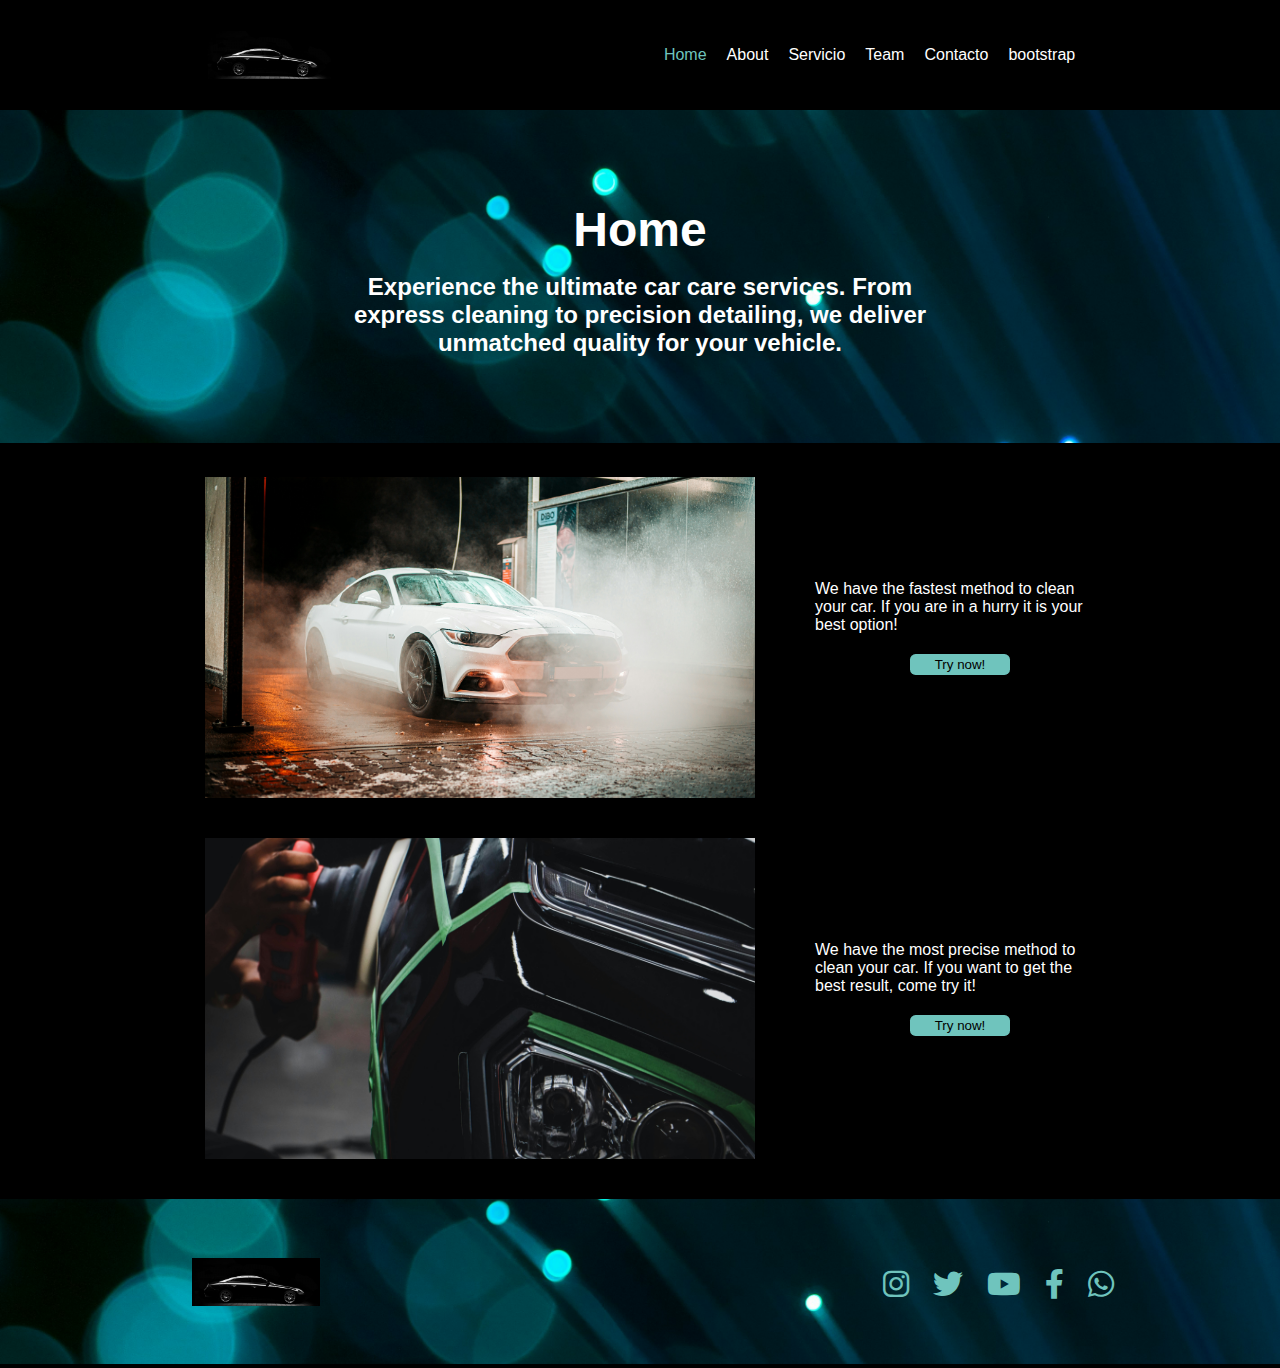
==== index.html @ 073656c0 "responsive contact page" ====
<!DOCTYPE html>
<html lang="en">
<head>
    <meta charset="UTF-8">
    <meta name="viewport" content="width=device-width, initial-scale=1.0">
    <title>Premium Car Wash</title>
    <link rel="stylesheet" href="./css/styles.css">
    <link rel="stylesheet" href="https://cdnjs.cloudflare.com/ajax/libs/font-awesome/6.0.0-beta3/css/all.min.css">
</head>
<body>
    <header>
    <div class="container-nav">
        <img src="./assets/images/auto-logo.jpg" alt="logo-header">
        <nav class="nav-bar">
            <button id="menu-toggle" class="menu-toggle" aria-label="Toggle menu">
                <i class="fa-solid fa-bars"></i>
            </button>
            <ul id="menu-items">
                <li><a href="#" class="activehome">Home</a></li>
                <li><a href="./pages/about.html">About</a></li>
                <li><a href="./pages/service.html">Servicio</a></li>
                <li><a href="./pages/team.html">Team</a></li>
                <li><a href="./pages/contacto.html">Contacto</a></li>
                <li><a href="./bootstrap.html">bootstrap</a></li>
            </ul>
        </nav>
    </div>    
    </header>
    <main>
        <div class="home-container">
            <img src="./assets/images/blue-light.jpg" alt="fondo-main">
            <div class="text-container">
                <h1>Home</h1>
                <h3>Experience the ultimate car care services. From express cleaning to precision detailing, we deliver unmatched quality for your vehicle.</h3>
            </div>
        </div>

        <!-- CONTENIDO -->
        <div class="section1">
            <img src="./assets/images/auto-lavado.jpg" alt="lavado-rapido">
            <div class="col2">
                <p>We have the fastest method to clean your car. If you are in a hurry it is your best option!</p>
                <button class="btn-try"> <a href="./pages/service.html" class="btn-try">Try now!</a> </button>
            </div>
        </div>
        <div class="section2">
            <img src="./assets/images/car-detailing.jpg" alt="lavado-detailing">
            <div class="col3">
                <p>We have the most precise method to clean your car. If you want to get the best result, come try it!</p>
                <button class="btn-try"> <a href="./pages/service.html" class="btn-try">Try now!</a> </button>

            </div>
        </div>

    </main>
    
    
    <footer>
        <div class="footer-container">
            <img src="./assets/images/blue-light.jpg" alt="fondo-footer">
                <div class="logo-footer">
                    <img src="./assets/images/auto-logo.jpg" alt="logo-footer">
                </div>
                <div class="redes-footer">
                    <a href=""><i class="fa-brands fa-instagram"></i></a>
                    <a href=""><i class="fa-brands fa-twitter"></i></a>
                    <a href=""><i class="fa-brands fa-youtube"></i></a>
                    <a href=""><i class="fa-brands fa-facebook-f"></i></a>
                    <a href=""><i class="fa-brands fa-whatsapp"></i></a>
                </div>
        </div>    
    </footer>

    <script src="./assets/javaScript/script.js"></script>
</body>
</html>
---- css/styles.css ----
@charset "UTF-8";
/*
es un bloque de codigo que posee varias propiedas que funcionaran entre si
*/
* {
  margin: 0;
  padding: 0;
  box-sizing: border-box;
  font-family: sans-serif;
}

header {
  display: flex;
  flex-direction: row;
  justify-content: space-around;
  align-items: center;
  gap: 0;
  width: 100%;
  height: 6.875rem;
  background-color: #000;
}
header img {
  width: 8rem;
  height: 3rem;
}
header .nav-bar .menu-toggle {
  display: none;
}
header .nav-bar ul {
  display: flex;
  flex-direction: row;
  justify-content: space-between;
  align-items: center;
  gap: 20px;
  list-style-type: none;
}
header .nav-bar a {
  text-decoration: none;
  color: #fff;
  cursor: pointer;
}
header .nav-bar a.activehome, header .nav-bar a.activeabout, header .nav-bar a.activeservice, header .nav-bar a.activeteam, header .nav-bar a.activecontact {
  color: #6fc4bd;
}

.container-nav {
  display: flex;
  flex-direction: row;
  justify-content: space-between;
  align-items: center;
  gap: 0;
  width: 100%;
  max-width: 68%;
}

img {
  width: 100%;
  height: 10.3125rem;
  object-fit: cover;
}

body {
  display: flex;
  flex-direction: column;
  min-height: 100vh;
  width: 100%;
  margin: 0;
}

main {
  flex: 1;
  background-color: #000;
  width: 100%;
}
main .video {
  max-width: 68%;
  margin: 40px auto;
}
main img {
  width: 100%;
  height: 20.8125rem;
  object-fit: cover;
}
main .home-container {
  position: relative;
}
main .home-container .text-container {
  position: absolute;
  top: 50%;
  left: 50%;
  transform: translate(-50%, -50%);
  text-align: center;
  color: #fff;
}
main .home-container .text-container h1 {
  font-size: 3rem;
}
main .home-container .text-container h3 {
  font-size: 1.5rem;
  margin-top: 1rem;
}

.section1, .section2 {
  display: flex;
  flex-direction: row;
  justify-content: center;
  align-items: center;
  gap: 0;
  gap: 30px;
}
.section1 img, .section2 img {
  margin: 30px 30px 10px;
  object-fit: cover;
  width: 100%;
  max-width: 34.375rem;
  max-height: 20.0625rem;
}
.section1.section2, .section2.section2 {
  margin-bottom: 30px;
}

.col2, .col3 {
  display: flex;
  flex-direction: column;
  justify-content: center;
  align-items: start;
  gap: 0;
}

.col2 p, .col3 p {
  color: #fff;
  max-width: 290px;
  margin-bottom: 20px;
}

.col2 h2, .col2 h3 {
  color: #fff;
  max-width: 250px;
  margin-bottom: 15px;
}

.btn-try {
  width: 100px;
  padding: 3px;
  border-radius: 0.35rem;
  color: #000;
  background-color: #6fc4bd;
  border: none;
  cursor: pointer;
  text-decoration: none;
  margin: 0 auto;
}

.section2-about {
  display: flex;
  flex-direction: row;
  justify-content: space-around;
  align-items: center;
  gap: 0;
  margin: 100px auto;
  gap: 40px;
  max-width: 68%;
}

.cols {
  display: flex;
  flex-direction: row;
  justify-content: none;
  align-items: center;
  gap: 0;
  width: auto;
  max-width: 500px;
  padding: 25px 20px;
  height: auto;
  background-color: rgba(111, 196, 189, 0.7764705882);
  border-radius: 0.35rem;
  gap: 10px;
  align-items: center;
  transition: transform 0.3s ease;
}
.cols:hover {
  transform: scale(1.1);
}
.cols img {
  width: 73px;
  height: 67px;
  background-color: #6fc4bd;
  border-radius: 0.35rem;
}
.cols .col-content {
  margin-left: 5px;
  display: flex;
  flex-direction: column;
  min-height: 96px;
  justify-content: start;
  gap: 6.5px;
}
.cols h4 {
  color: #fff;
  font-weight: 500;
  font-size: 24px;
}
.cols p {
  color: #fff;
}

.services-grid {
  display: grid;
  grid-template-columns: repeat(3, 1fr);
  grid-template-rows: repeat(3, auto);
  grid-template-areas: "basic-wash interior-detailing express-car-wash" "complete-wash paint-treatment exterior-detailing" "tire-chassis-decontamination premium-detailing premium-detailing";
  gap: 20px;
  padding: 20px;
  max-width: 68%;
  margin: 0 auto;
}
.services-grid .service-item {
  max-width: 80%;
  border-top: 2px solid #fff;
  color: #fff;
}
.services-grid .service-item h3 {
  margin-bottom: 10px;
}
.services-grid .service-item ul li {
  margin-bottom: 5px;
}
.services-grid .detailing-options {
  display: flex;
  flex-direction: row;
  justify-content: center;
  align-items: none;
  gap: 0;
}
.services-grid .detailing-options .detailing-option {
  flex: 1;
}
.services-grid .basic-wash {
  grid-area: basic-wash;
}
.services-grid .interior-detailing {
  grid-area: interior-detailing;
}
.services-grid .express-car-wash {
  grid-area: express-car-wash;
}
.services-grid .complete-wash {
  grid-area: complete-wash;
}
.services-grid .paint-treatment {
  grid-area: paint-treatment;
}
.services-grid .exterior-detailing {
  grid-area: exterior-detailing;
}
.services-grid .tire-chassis-decontamination {
  grid-area: tire-chassis-decontamination;
}
.services-grid .premium-detailing {
  grid-area: premium-detailing;
}

.container-row-img-services {
  margin: 40px auto;
  max-width: 68%;
  display: flex;
  align-items: center;
  justify-content: space-around;
}

.service-img-grid {
  display: grid;
  grid-template-columns: 1fr 1fr;
  gap: 40px;
}

.container-row-img-services img {
  border-radius: 0.35rem;
}

.service-img-grid img {
  width: 198px;
  height: 108px;
}

.img-1 {
  width: 507px;
  height: 236px;
}

.team-img-grid {
  max-width: 68%;
  display: grid;
  grid-template-columns: 1fr 1fr 1fr 1fr;
  gap: 20px;
  padding: 20px;
  place-items: center;
  margin: 20px auto;
}
.team-img-grid .person p {
  display: flex;
  flex-direction: row;
  justify-content: center;
  align-items: none;
  gap: 0;
  color: #fff;
  margin-top: 10px;
  transition: font-size 0.3s ease;
}
.team-img-grid img {
  width: 150px;
  height: 150px;
  border-radius: 50%;
  border: none;
  transition: 0.3s;
}
.team-img-grid img:hover {
  border: 1px solid rgba(255, 255, 255, 0.5);
  box-shadow: 0 0 15px rgba(255, 255, 255, 0.8), 0 0 30px rgba(255, 255, 255, 0.5), 0 0 45px rgba(255, 255, 255, 0.2);
}
.team-img-grid img:hover + p {
  font-size: 20px;
}

.row-section1 {
  display: flex;
  flex-direction: row;
  justify-content: space-between;
  align-items: start;
  gap: 0;
  margin: 40px auto;
  max-width: 68%;
}
.row-section1 .col-izq {
  display: flex;
  flex-direction: column;
  justify-content: none;
  align-items: none;
  gap: 15px;
  color: #fff;
}
.row-section1 .col-izq .col-izq-wpp, .row-section1 .col-izq .col-izq-mail {
  display: flex;
  flex-direction: row;
  justify-content: none;
  align-items: center;
  gap: 8px;
}
.row-section1 .col-izq .col-izq-wpp i, .row-section1 .col-izq .col-izq-mail i {
  color: #6fc4bd;
  font-size: 40px;
}
.row-section1 .card {
  display: flex;
  flex-direction: column;
  justify-content: none;
  align-items: center;
  gap: 0;
  background-color: rgba(111, 196, 189, 0.7764705882);
  border-radius: 0.35rem;
  padding: 25px 10px 25px 10px;
  max-width: 50%;
}
.row-section1 .card .book-row1 {
  display: flex;
  flex-direction: column;
  justify-content: center;
  align-items: center;
  gap: 0;
  margin-bottom: 1.25rem;
}
.row-section1 .card .book-row2 {
  display: flex;
  gap: 30px;
  margin-bottom: 10px;
}
.row-section1 .card .book-row3 {
  display: flex;
  gap: 30px;
  margin-bottom: 10px;
  max-width: 100%;
  width: 100%;
  justify-content: center;
}
.row-section1 .card .book-row3 .cont-date {
  width: 100%;
  max-width: 40%;
}
.row-section1 .card .book-row4 {
  display: flex;
  flex-direction: column;
  max-width: 85%;
  width: 100%;
}
.row-section1 .card .book-row4 button {
  margin-top: 10px;
  padding: 8px;
  width: 200px;
  border: #000 solid 1px;
  border-radius: 0.35rem;
}
.row-section1 .card .book-row4 textarea {
  min-width: 100%;
  max-width: 100%;
  min-height: 20px;
  max-height: 100px;
  width: 100%;
  height: 20px;
  border: none;
  background: none;
  border-bottom: solid 1px #000;
}
.row-section1 .card .row4-button {
  display: flex;
  justify-content: center;
  margin-top: 10px;
}
.row-section1 .card input[type=text] {
  border: none;
  background: none;
  border-bottom: solid 0.5px #000;
  max-width: 100%;
  width: 100%;
}
.row-section1 .card .cont-date input[type=date] {
  max-width: 100%;
  width: 100%;
  border: none;
  border-bottom: solid 0.5px #000;
  background: none;
}
.row-section1 .card h2 {
  color: #fff;
  font-size: 25px;
}
.row-section1 .card p {
  color: #fff;
}
.row-section1 .card .card-footer {
  display: flex;
  flex-direction: row;
  justify-content: space-between;
  align-items: center;
  gap: 0;
  margin-top: 10px;
}
.row-section1 .card .card-footer i {
  font-size: 20px;
  cursor: pointer;
}
.row-section1 .card .card-footer i:hover {
  transform: scale(1.1);
}
.row-section1 input[type=submit], .row-section1 .submit-button {
  width: 100px;
  padding: 10px;
  border-radius: 0.35rem;
  color: #fff;
  background-color: #6fc4bd;
  border: none;
  cursor: pointer;
  text-decoration: none;
  margin-top: 10px;
}
.row-section1 input[type=submit]:hover, .row-section1 .submit-button:hover {
  background-color: #fff;
  color: #6fc4bd;
}
.row-section1 .button-row {
  display: flex;
  flex-direction: row;
  justify-content: center;
  align-items: center;
  gap: 0;
}

footer {
  margin: 0;
  padding: 0;
  width: 100%;
  background-color: #000;
}
footer .footer-container {
  position: relative;
}
footer .footer-container img[alt=fondo-footer] {
  height: 10.3125rem;
  width: 100%;
  object-fit: cover;
}
footer .footer-container .logo-footer {
  position: absolute;
  top: 50%;
  left: 20%;
  transform: translate(-50%, -50%);
  text-align: center;
}
footer .footer-container img[alt=logo-footer] {
  width: 8rem;
  height: 3rem;
}
footer .footer-container .redes-footer {
  display: flex;
  flex-direction: none;
  justify-content: none;
  align-items: none;
  gap: 1.5rem;
  position: absolute;
  top: 50%;
  left: 78%;
  transform: translate(-50%, -50%);
  color: #fff;
}
footer .footer-container .redes-footer i {
  font-size: 1.875rem;
}
footer .footer-container .redes-footer a {
  text-decoration-line: none;
  color: #6fc4bd;
}

@media screen and (max-width: 1637px) {
  .section2-about {
    display: flex;
    flex-direction: column;
    justify-content: center;
    align-items: center;
    gap: 40px;
  }
}
@media screen and (max-width: 1024px) {
  .video img {
    object-fit: contain;
    height: auto;
  }
  #section1-team {
    flex-direction: column;
  }
  .row-section1 {
    flex-direction: column;
    justify-content: center;
    align-items: center;
  }
  .row-section1 .card {
    margin-top: 30px;
    max-width: 100%;
  }
  .team-img-grid {
    grid-template-columns: 1fr 1fr; /* Dos columnas */
  }
  .team-img-grid img {
    width: 150px; /* Reducir el tamaño de las imágenes */
    height: 150px;
  }
  .team-img-grid .person p {
    font-size: 20px; /* Reducir el tamaño del texto */
  }
}
@media screen and (max-width: 800px) {
  .section1,
  .section2 {
    display: flex;
    flex-direction: column;
    flex-wrap: nowrap;
    justify-content: center;
    align-items: center;
    gap: 0;
  }
  .col2,
  .col3 {
    display: flex;
    flex-direction: column;
    justify-content: center;
    align-items: center;
    gap: 0;
    margin: 20px;
  }
  .col2 p,
  .col3 p {
    max-width: 320px;
  }
  main {
    position: relative;
    z-index: 1;
  }
}
@media screen and (max-width: 768px) {
  header {
    position: relative;
    z-index: 1000;
  }
  header .nav-bar {
    position: static;
  }
  header .nav-bar .menu-toggle {
    display: block;
    background: none;
    border: none;
    color: #fff;
    font-size: 1.5rem;
    cursor: pointer;
  }
  header .nav-bar #menu-items {
    display: none;
    position: absolute;
    top: 100%;
    right: 0;
    background-color: #000;
    width: 100%;
    max-width: 100px;
    padding: 1rem;
    box-shadow: 0 2px 5px rgba(0, 0, 0, 0.2);
  }
  header .nav-bar #menu-items.show {
    display: block;
  }
  header .nav-bar #menu-items li {
    margin-bottom: 0.5rem;
  }
  header .nav-bar #menu-items a {
    color: #fff;
    text-decoration: none;
    display: block;
    padding: 0.5rem 0;
  }
  .row-section1 p {
    font-size: 12px;
  }
  .row-section1 .card .book-row3 {
    justify-content: space-between;
  }
  .row-section1 .card h2 {
    font-size: 20px;
  }
}
@media screen and (max-width: 600px) {
  main .home-container .text-container {
    width: 80%;
  }
  main .home-container .text-container h3 {
    font-size: 20px;
  }
  .section1 img, .section2 img {
    max-width: 90%;
  }
  .team-img-grid .person img {
    width: 100%;
    max-width: 98%;
    aspect-ratio: 1/1;
    height: 100%;
    max-height: 98%;
  }
  footer .footer-container {
    position: relative;
    padding: 15px;
  }
  footer .footer-container img[alt=fondo-footer] {
    display: none;
  }
  footer .footer-container .logo-footer {
    position: relative;
    top: auto;
    left: auto;
    transform: none;
    margin-bottom: 20px;
  }
  footer .footer-container .redes-footer {
    position: relative;
    top: auto;
    left: auto;
    transform: none;
    justify-content: center;
    margin-top: 10px;
    width: 100%;
    gap: 1rem;
  }
  footer .footer-container .redes-footer i {
    font-size: 1.5rem;
  }
}
@media screen and (max-width: 410px) {
  main .home-container .text-container h3 {
    font-size: 15px;
  }
  main .home-container .text-container h1 {
    font-size: 40px;
  }
  .cols p {
    font-size: 12px;
  }
  .cols h4 {
    font-size: 18px;
  }
}
@media screen and (max-width: 370px) {
  .cols p {
    font-size: 10px;
  }
  .cols h4 {
    font-size: 16px;
  }
}

/*# sourceMappingURL=styles.css.map */
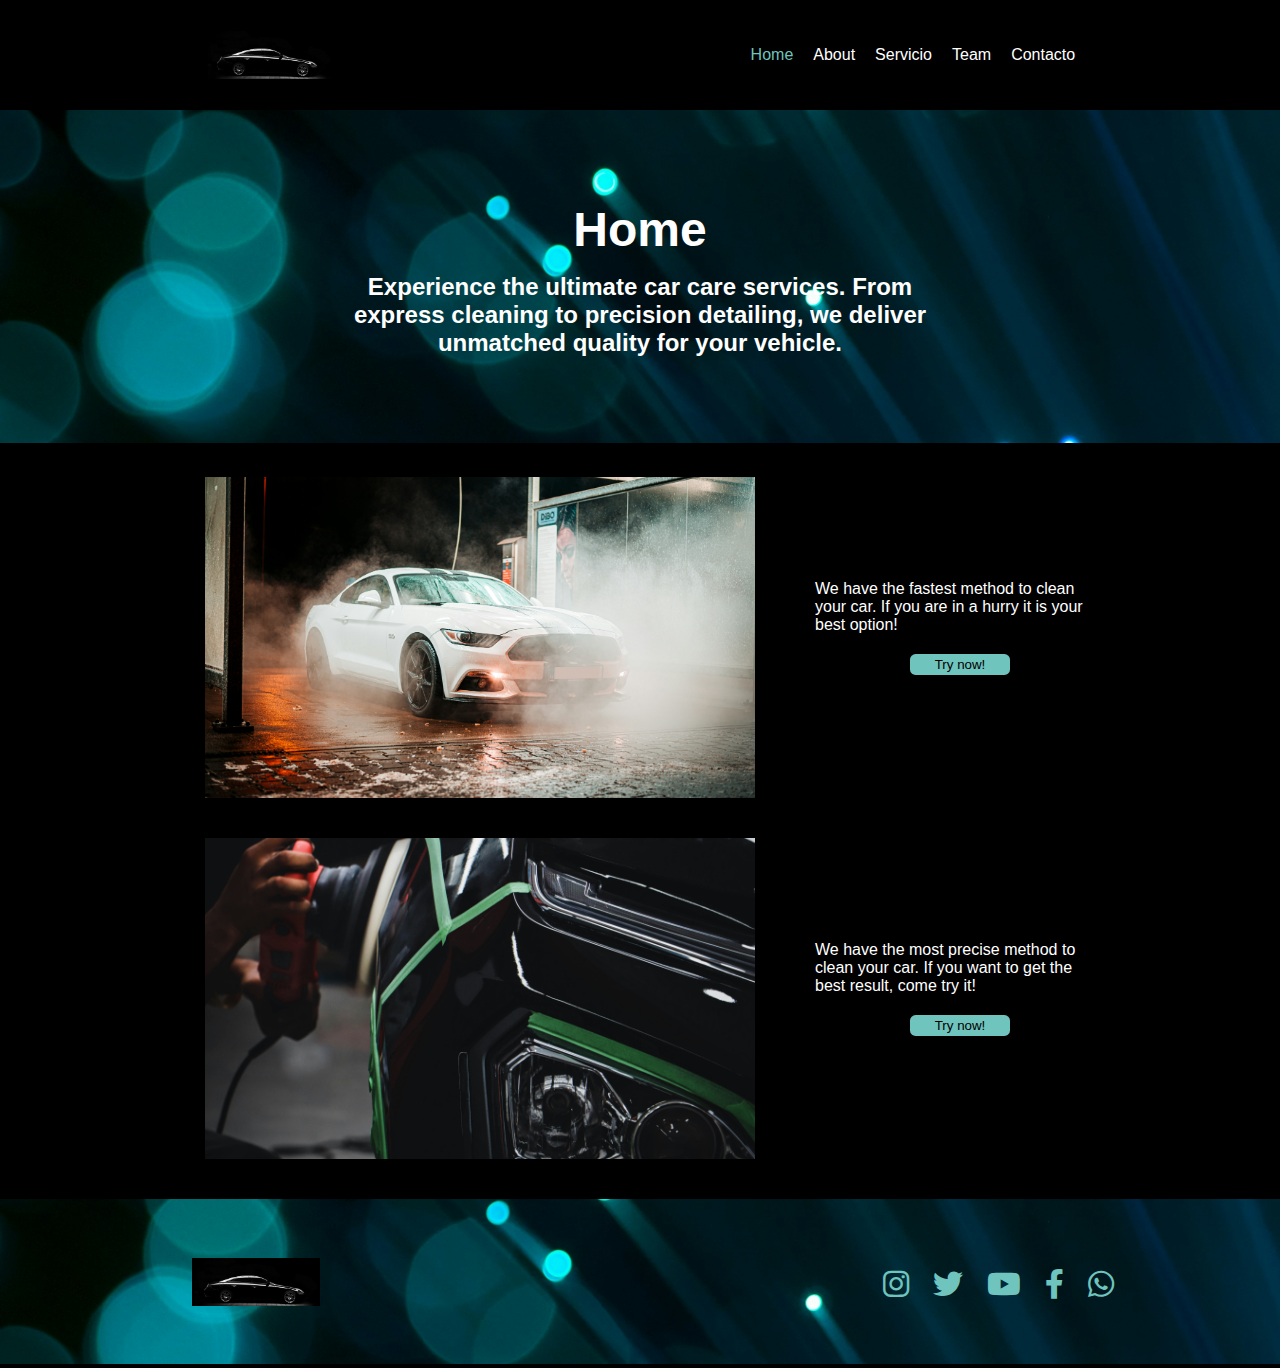
==== commit df5456b8: "seccion bootstrap eliminada" ====
--- a/index.html
+++ b/index.html
@@ -21,7 +21,6 @@
                 <li><a href="./pages/service.html">Servicio</a></li>
                 <li><a href="./pages/team.html">Team</a></li>
                 <li><a href="./pages/contacto.html">Contacto</a></li>
-                <li><a href="./bootstrap.html">bootstrap</a></li>
             </ul>
         </nav>
     </div>    
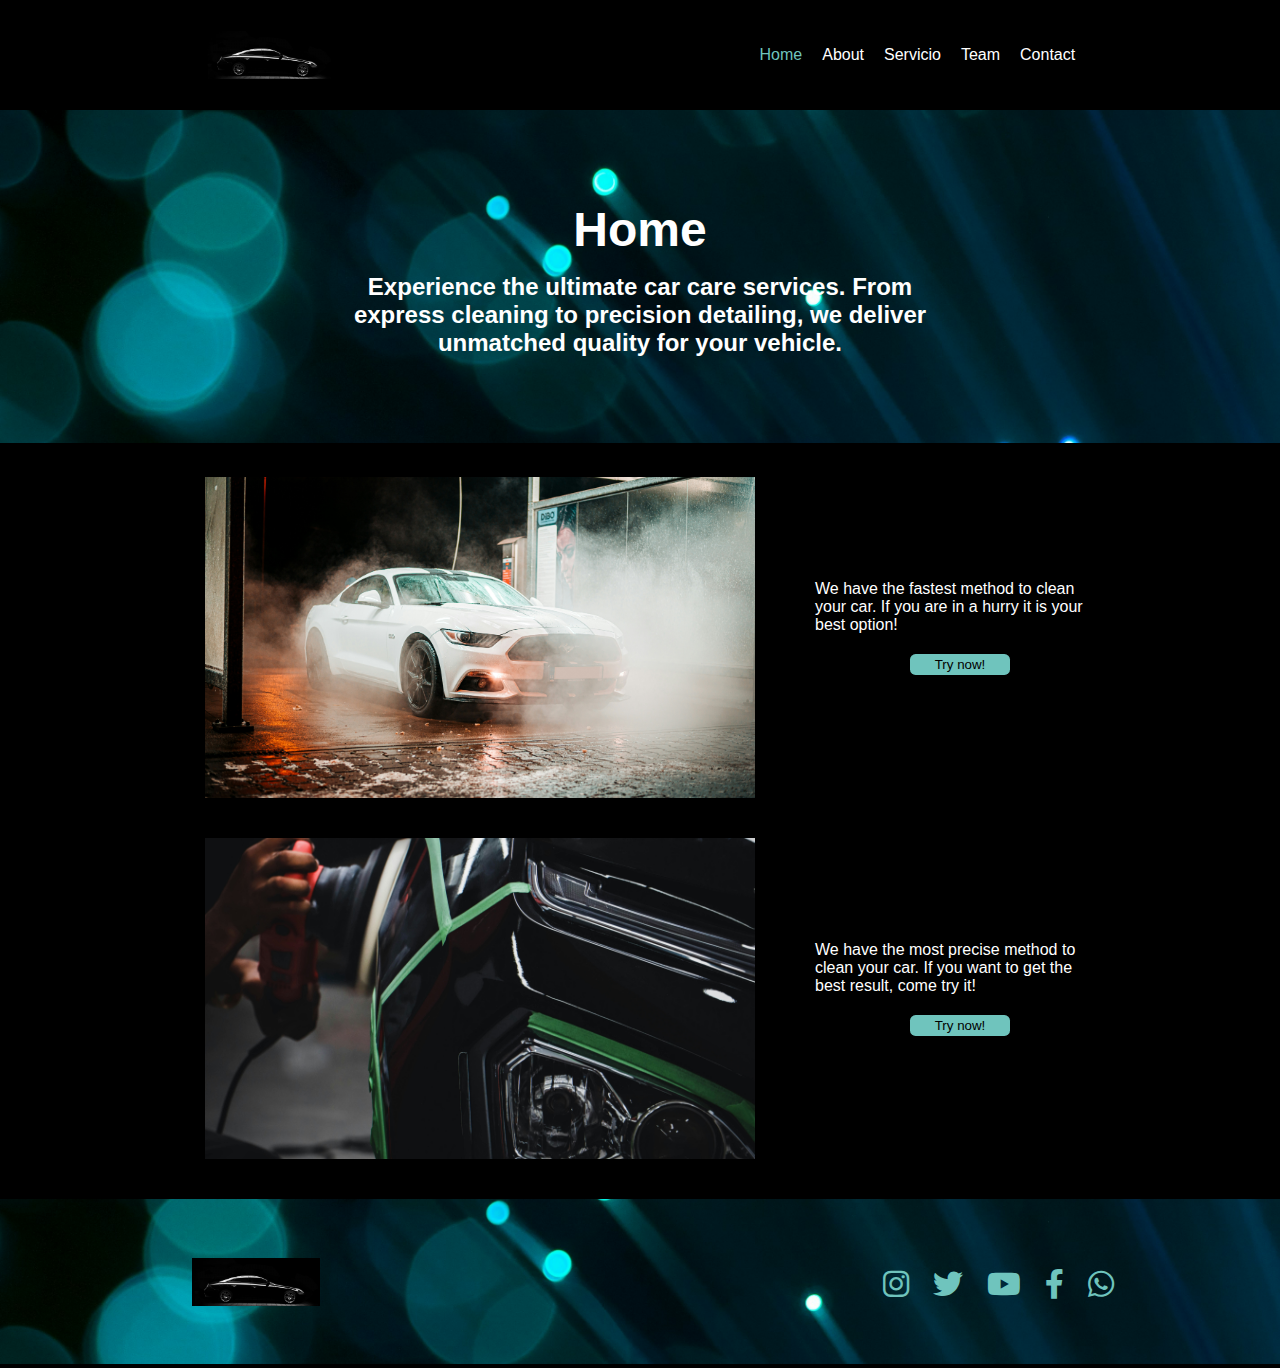
==== commit 538bd191: "arreglo html" ====
--- a/index.html
+++ b/index.html
@@ -20,7 +20,7 @@
                 <li><a href="./pages/about.html">About</a></li>
                 <li><a href="./pages/service.html">Servicio</a></li>
                 <li><a href="./pages/team.html">Team</a></li>
-                <li><a href="./pages/contacto.html">Contacto</a></li>
+                <li><a href="./pages/contacto.html">Contact</a></li>
             </ul>
         </nav>
     </div>    
